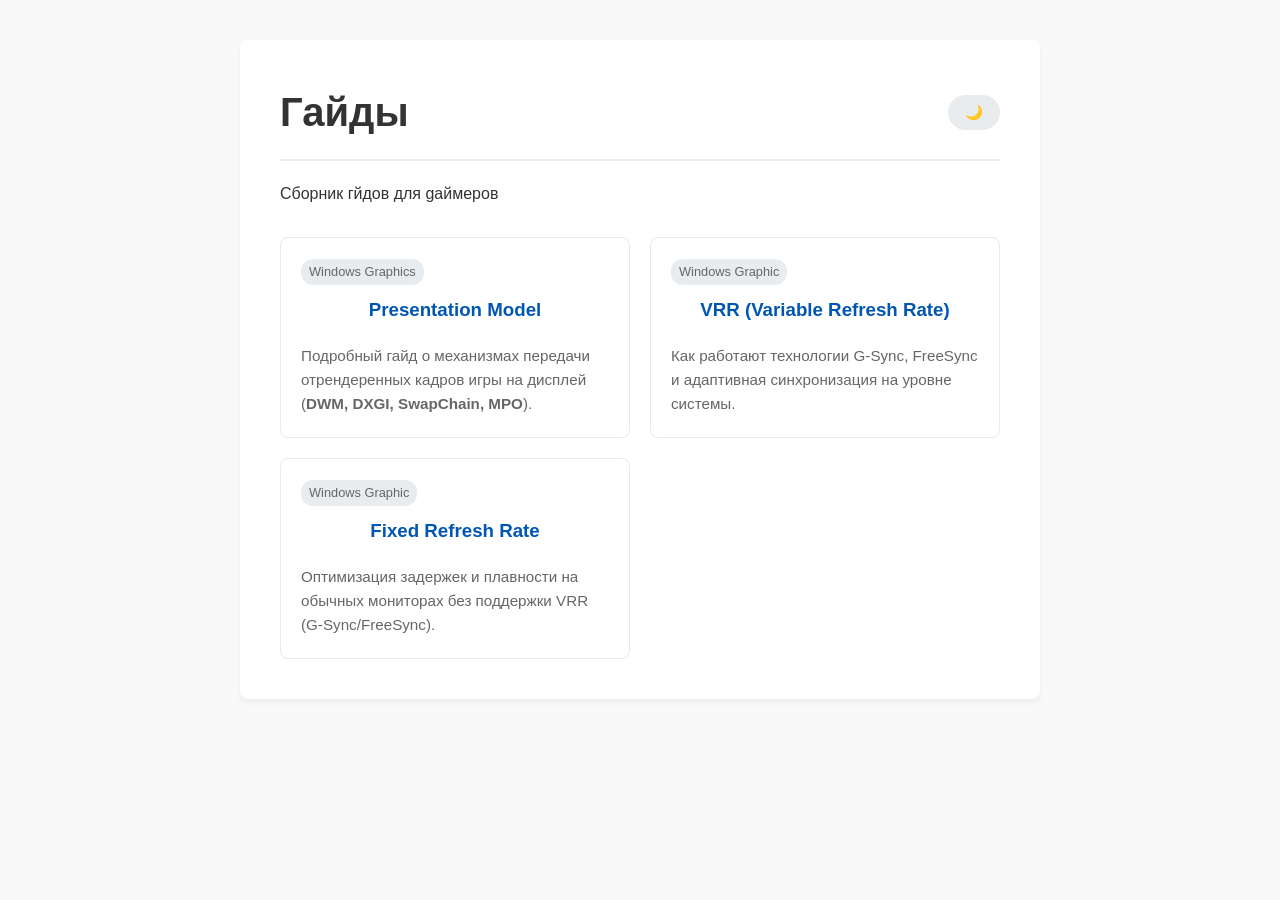
==== index.html @ b1fdb26f "+fixed hz display" ====
<!DOCTYPE html>
<html lang="ru">
<head>
    <meta charset="UTF-8">
    <meta name="viewport" content="width=device-width, initial-scale=1.0">
    <title>Andrilaz</title>
    <link rel="stylesheet" href="style.css">
</head>
<body>

<div class="container">
    <div class="header-top">
        <h1>Гайды</h1>
        <button id="theme-toggle" class="theme-btn">🌙</button>
    </div>
    
    <p>Сборник гйдов для gаймеров</p>

    <div class="articles-grid">
        <a href="presentation-model" class="article-card">
            <span class="tag">Windows Graphics</span>
            <h3>Presentation Model</h3>
            <p>Подробный гайд о механизмах передачи отрендеренных кадров игры на дисплей (<strong>DWM, DXGI, SwapChain, MPO</strong>).</p>
        </a>

        <a href="vrr" class="article-card">
            <span class="tag">Windows Graphic</span>
            <h3>VRR (Variable Refresh Rate)</h3>
            <p>Как работают технологии G-Sync, FreeSync и адаптивная синхронизация на уровне системы.</p>
        </a>
        <a href="fixed-refresh" class="article-card">
    <span class="tag">Windows Graphic</span>
    <h3>Fixed Refresh Rate</h3>
    <p>Оптимизация задержек и плавности на обычных мониторах без поддержки VRR (G-Sync/FreeSync).</p>
</a>
    </div>
</div>

<script src="script.js"></script>

</body>
</html>
---- style.css ----
/* ==========================================
   1. ЦВЕТОВЫЕ ПЕРЕМЕННЫЕ (Светлая и Темная темы)
   ========================================== */
:root {
    --bg-main: #f9f9f9;
    --bg-container: #ffffff;
    --text-main: #333333;
    --text-muted: #666666;
    --accent: #0056b3;
    --accent-hover: #004494;
    --accent-bg: #eef5ff;
    --border: #eaeaea;
    --note-bg: #fff3cd;
    --note-border: #ffc107;
    --tag-bg: #e9ecef;
    --image-placeholder: #e9ecef;
}

body.dark-theme {
    --bg-main: #121212;
    --bg-container: #1e1e1e;
    --text-main: #e0e0e0;
    --text-muted: #aaaaaa;
    --accent: #66b2ff;
    --accent-hover: #99ccff;
    --accent-bg: #0d233a;
    --border: #333333;
    --note-bg: #2d2604;
    --note-border: #b38600;
    --tag-bg: #333333;
    --image-placeholder: #2a2a2a;
}

/* ==========================================
   2. БАЗОВЫЕ НАСТРОЙКИ
   ========================================== */
html {
    scroll-behavior: smooth;
}

body {
    font-family: Arial, Helvetica, sans-serif;
    font-size: 16px;
    line-height: 1.6;
    color: var(--text-main);
    background-color: var(--bg-main);
    margin: 0;
    padding: 0;
    transition: background-color 0.3s, color 0.3s;
}

/* ==========================================
   3. ГЛАВНЫЕ МАКЕТЫ (СТРУКТУРА СТРАНИЦ)
   ========================================== */
/* Одноколоночный контейнер (для Главной страницы) */
.container {
    width: 100%;
    max-width: 800px;
    margin: 40px auto;
    background: var(--bg-container);
    padding: 40px;
    border-radius: 8px;
    box-shadow: 0 4px 6px rgba(0,0,0,0.05);
    transition: background-color 0.3s;
    box-sizing: border-box;
}

/* Двухколоночный макет (для Страниц со статьями) */
.page-layout {
    display: grid;
    /* МАГИЯ: 1. Меню (250px) | 2. Текст (до 850px) | 3. Невидимый противовес (250px) */
    grid-template-columns: 250px minmax(0, 850px) 250px;
    gap: 30px;
    max-width: 1500px;
    margin: 40px auto;
    padding: 0 20px;
    justify-content: center;
    align-items: start;
    box-sizing: border-box;
}

/* Основной текст внутри статьи */
.content {
    background: var(--bg-container);
    padding: 40px;
    border-radius: 8px;
    box-shadow: 0 4px 6px rgba(0,0,0,0.05);
    min-width: 0;
    transition: background-color 0.3s;
    box-sizing: border-box;
}

/* ==========================================
   4. БОКОВОЕ МЕНЮ И НАВИГАЦИЯ
   ========================================== */
.sidebar {
    width: 100%; /* Теперь ширину диктует сетка, а не сам блок */
    box-sizing: border-box; /* ЗАЩИТА ОТ НАЕЗЖАНИЯ: отступы идут внутрь */
    position: sticky;
    top: 40px;
    background: var(--bg-container);
    padding: 20px;
    border-radius: 8px;
    box-shadow: 0 4px 6px rgba(0,0,0,0.05);
    transition: background-color 0.3s;
}

.sidebar h3 {
    margin-top: 0;
    font-size: 1.2em;
    border-bottom: 2px solid var(--border);
    padding-bottom: 10px;
}

.toc-list {
    list-style: none;
    padding: 0;
    margin: 0;
}

.toc-list li {
    margin-bottom: 10px;
}

.toc-list a {
    text-decoration: none;
    color: var(--text-muted);
    transition: all 0.2s ease;
    font-size: 0.95em;
    display: block;
}

.toc-list a:hover {
    color: var(--accent);
}

/* Активный пункт меню при прокрутке */
.toc-list a.active {
    color: var(--accent);
    font-weight: bold;
    transform: translateX(8px);
}

.nav-link {
    display: inline-block;
    margin-bottom: 20px;
    color: var(--accent);
    text-decoration: none;
    font-weight: bold;
}

.nav-link:hover {
    text-decoration: underline;
}

/* ==========================================
   5. ТИПОГРАФИКА И БЛОКИ ТЕКСТА
   ========================================== */
.header-top {
    display: flex;
    justify-content: space-between;
    align-items: center;
    border-bottom: 2px solid var(--border);
    padding-bottom: 15px;
    margin-bottom: 20px;
}

.content p {
    text-align: justify;
    hyphens: none; /* PRO-совет: включает автоматический перенос слов */
}

h1 {
    font-size: 2.5em;
    margin: 0;
    color: var(--text-main);
    text-align: center;
}

h2{
    color: var(--text-main);
    margin-top: 1.5em;
    text-align: center;
}

h3 {
    color: var(--text-main);
    margin-top: 1.5em;
    text-align: center;
}

strong.term {
    color: var(--accent);
    background: var(--accent-bg);
    padding: 2px 4px;
    border-radius: 4px;
}

.note {
    background-color: var(--note-bg);
    border-left: 4px solid var(--note-border);
    padding: 15px;
    margin: 20px 0;
    border-radius: 4px;
}

/* Кнопка переключения темы */
.theme-btn {
    background: var(--tag-bg);
    border: 1px solid var(--border);
    color: var(--text-main);
    padding: 8px 16px;
    border-radius: 20px;
    cursor: pointer;
    font-size: 0.9em;
    font-weight: bold;
    transition: 0.2s;
}

.theme-btn:hover {
    background: var(--accent-bg);
    border-color: var(--accent);
}



/* ==========================================
   6. КАРТОЧКИ СТАТЕЙ (Главная страница)
   ========================================== */
.articles-grid {
    display: grid;
    grid-template-columns: repeat(auto-fill, minmax(300px, 1fr));
    gap: 20px;
    margin-top: 30px;
}

.article-card {
    background: var(--bg-container);
    border: 1px solid var(--border);
    border-radius: 8px;
    padding: 20px;
    transition: transform 0.2s, box-shadow 0.2s, border-color 0.2s;
    text-decoration: none;
    color: inherit;
    display: block;
}

.article-card:hover {
    transform: translateY(-5px);
    box-shadow: 0 8px 15px rgba(0,0,0,0.1);
    border-color: var(--accent);
}

.article-card h3 {
    margin-top: 0;
    color: var(--accent);
}

.article-card p {
    color: var(--text-muted);
    font-size: 0.95em;
    margin-bottom: 0;
}

.tag {
    display: inline-block;
    background: var(--tag-bg);
    padding: 3px 8px;
    border-radius: 12px;
    font-size: 0.8em;
    margin-bottom: 10px;
    color: var(--text-muted);
}

/* ==========================================
   7. КАРТИНКИ И ЭФФЕКТЫ
   ========================================== */
.image-placeholder {
    width: 100%;
    height: 300px;
    background-color: var(--image-placeholder);
    display: flex;
    align-items: center;
    justify-content: center;
    color: var(--text-muted);
    border: 2px dashed var(--border);
    border-radius: 8px;
    margin: 20px 0;
}

img {
    max-width: 100%;
    border-radius: 8px;
    margin: 20px 0;
}

/* Зум при наведении */
.content img, .container img {
    cursor: zoom-in;
    transition: transform 0.3s ease, box-shadow 0.3s ease;
}

.content img:hover, .container img:hover {
    transform: scale(1.02);
    box-shadow: 0 10px 20px rgba(0,0,0,0.15);
}

/* Модальное окно (полноэкранные картинки) */
.image-modal {
    display: none;
    position: fixed;
    z-index: 9999;
    padding-top: 50px;
    left: 0;
    top: 0;
    width: 100%;
    height: 100%;
    background-color: rgba(0, 0, 0, 0.85);
    backdrop-filter: blur(5px);
    cursor: zoom-out;
}

.modal-content {
    margin: auto;
    display: block;
    max-width: 90%;
    max-height: 85vh;
    border-radius: 8px;
    box-shadow: 0 0 30px rgba(0,0,0,0.5);
    cursor: default;
}

.close-modal {
    position: absolute;
    top: 20px;
    right: 40px;
    color: #f1f1f1;
    font-size: 40px;
    font-weight: bold;
    cursor: pointer;
    transition: 0.2s;
}

.close-modal:hover {
    color: #bbb;
}

/* ==========================================
   8. АДАПТИВНОСТЬ (Для мобильных устройств)
   ========================================== */
@media (max-width: 1150px) {
    .page-layout {
        /* Убираем правый противовес на средних экранах */
        grid-template-columns: 250px minmax(0, 1fr);
    }
}

@media (max-width: 800px) {
    .page-layout {
        /* Ставим меню и текст друг под другом на телефонах */
        grid-template-columns: 1fr;
    }
    .sidebar {
        width: 100%;
        position: static;
        box-sizing: border-box;
    }
}

/* --- Спец-оформление для сложных списков (с ромбами и стрелками) --- */
ul.custom-list {
    list-style-type: none; /* Убираем стандартные точки */
    padding-left: 20px;
}

ul.custom-list > li {
    position: relative;
    margin-bottom: 10px;
}

/* Ромбик для первого уровня */
ul.custom-list > li::before {
    content: "❖";
    position: absolute;
    left: -20px;
    color: var(--text-main);
    font-size: 1.1em;
}

/* Настройки для вложенного списка */
ul.custom-list ul {
    list-style-type: none;
    padding-left: 25px;
    margin-top: 5px;
}

ul.custom-list ul li {
    position: relative;
    margin-bottom: 8px;
}

/* Стрелочка для второго уровня */
ul.custom-list ul li::before {
    content: "➤";
    position: absolute;
    left: -22px;
    color: var(--text-main);
}

/* ==========================================
   9. ТАБЛИЦЫ
   ========================================== */
.custom-table {
    width: 100%;
    border-collapse: collapse;
    margin: 30px 0;
    font-size: 0.95em;
}

.custom-table th, .custom-table td {
    border: 1px solid var(--border);
    padding: 12px 15px;
    text-align: left;
    vertical-align: top; /* Прижимаем текст к верхнему краю ячейки */
}

.custom-table th {
    background-color: var(--tag-bg); /* Серый фон для шапки */
    font-weight: bold;
    text-align: center;
}

/* --- Цвета строк для СВЕТЛОЙ темы --- */
.row-green { background-color: #aed581; color: #222; }
.row-yellow { background-color: #ffd54f; color: #222; }
.row-red { background-color: #e57373; color: #222; }

/* Ссылки внутри цветных таблиц в светлой теме делаем темнее для читаемости */
.row-green a, .row-yellow a, .row-red a {
    color: #003366;
}

/* --- Цвета строк для ТЕМНОЙ темы --- */
body.dark-theme .row-green { background-color: rgba(139, 195, 74, 0.15); color: var(--text-main); }
body.dark-theme .row-yellow { background-color: rgba(255, 193, 7, 0.15); color: var(--text-main); }
body.dark-theme .row-red { background-color: rgba(244, 67, 54, 0.15); color: var(--text-main); }

body.dark-theme .row-green a, 
body.dark-theme .row-yellow a, 
body.dark-theme .row-red a {
    color: var(--accent); /* Возвращаем стандартный цвет ссылок в темной теме */
}

/* ==========================================
   10. ЦВЕТНЫЕ СПИСКИ СТАТУСОВ
   ========================================== */
.status-list {
    list-style-type: disc; /* Обычные круглые точки */
    padding-left: 25px;
    margin-top: 5px;
    margin-bottom: 20px;
}

/* Цвета для светлой темы (насыщенные) */
.status-green { color: #2e7d32; }
.status-yellow { color: #c48b00; }
.status-red { color: #c62828; }

/* Цвета для темной темы (более светлые и яркие для контраста) */
body.dark-theme .status-green { color: #81c784; }
body.dark-theme .status-yellow { color: #ffca28; }
body.dark-theme .status-red { color: #e57373; }
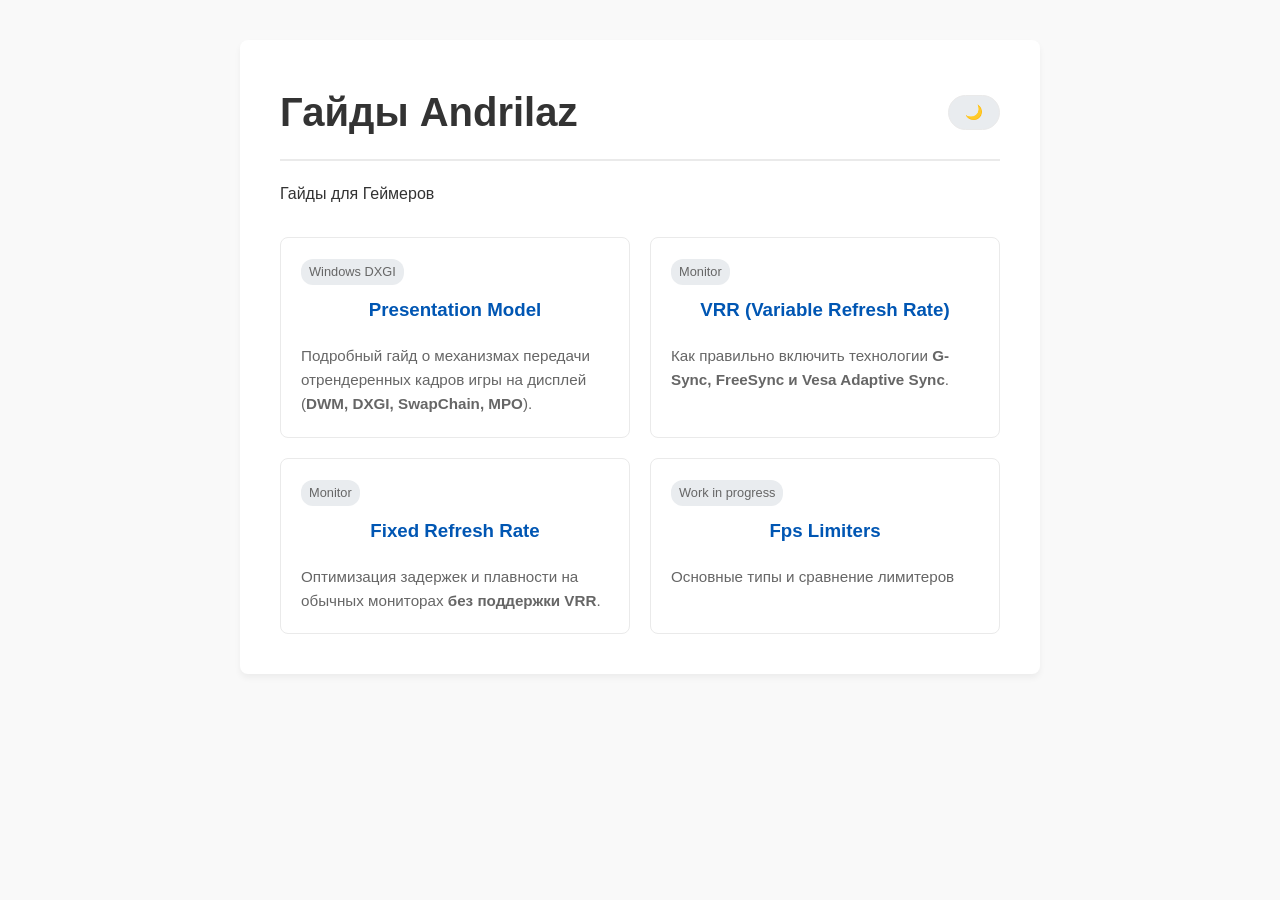
==== commit e9826e60: "0.5" ====
--- a/index.html
+++ b/index.html
@@ -10,28 +10,33 @@
 
 <div class="container">
     <div class="header-top">
-        <h1>Гайды</h1>
+        <h1>Гайды Andrilaz</h1>
         <button id="theme-toggle" class="theme-btn">🌙</button>
     </div>
     
-    <p>Сборник гйдов для gаймеров</p>
+    <p>Гайды для Геймеров</p>
 
     <div class="articles-grid">
-        <a href="presentation-model" class="article-card">
-            <span class="tag">Windows Graphics</span>
+        <a href="presentation-model.html" class="article-card">
+            <span class="tag">Windows DXGI</span>
             <h3>Presentation Model</h3>
             <p>Подробный гайд о механизмах передачи отрендеренных кадров игры на дисплей (<strong>DWM, DXGI, SwapChain, MPO</strong>).</p>
         </a>
+        <a href="vrr.html" class="article-card">
+            <span class="tag">Monitor</span>
+            <h3>VRR (Variable Refresh Rate)</h3>
+            <p>Как правильно включить технологии <strong>G-Sync, FreeSync и Vesa Adaptive Sync</strong>.</p>
+        </a>
+        <a href="fixed-refresh.html" class="article-card">
+    <span class="tag">Monitor</span>
+    <h3>Fixed Refresh Rate</h3>
+    <p>Оптимизация задержек и плавности на обычных мониторах <strong>без поддержки VRR</strong>.</p>
+</a>
 
-        <a href="vrr" class="article-card">
-            <span class="tag">Windows Graphic</span>
-            <h3>VRR (Variable Refresh Rate)</h3>
-            <p>Как работают технологии G-Sync, FreeSync и адаптивная синхронизация на уровне системы.</p>
-        </a>
-        <a href="fixed-refresh" class="article-card">
-    <span class="tag">Windows Graphic</span>
-    <h3>Fixed Refresh Rate</h3>
-    <p>Оптимизация задержек и плавности на обычных мониторах без поддержки VRR (G-Sync/FreeSync).</p>
+<a href="index.html" class="article-card">
+    <span class="tag">Work in progress</span>
+    <h3>Fps Limiters</h3>
+    <p>Основные типы и сравнение лимитеров </p>
 </a>
     </div>
 </div>
--- a/style.css
+++ b/style.css
@@ -222,6 +222,12 @@
     border-color: var(--accent);
 }
 
+hr.section-divider {
+    border: 0;
+    height: 1px;
+    background: var(--border); /* Используем цвет границ из темы */
+    margin: 40px 0; /* Делаем большие отступы: 40px сверху и снизу */
+}
 
 
 /* ==========================================
@@ -469,4 +475,32 @@
 /* Цвета для темной темы (более светлые и яркие для контраста) */
 body.dark-theme .status-green { color: #81c784; }
 body.dark-theme .status-yellow { color: #ffca28; }
-body.dark-theme .status-red { color: #e57373; }+body.dark-theme .status-red { color: #e57373; }
+
+/* ==========================================
+   12. ИНФОРМАЦИЯ ОБ АВТОРАХ
+   ========================================== */
+.article-meta {
+    color: var(--text-muted);
+    font-size: 0.9em;
+    margin-top: -10px;
+    margin-bottom: 30px;
+    padding-bottom: 15px;
+    border-bottom: 1px solid var(--border);
+    display: flex;
+    gap: 10px;
+    flex-wrap: wrap;
+}
+
+.meta-divider {
+    color: var(--border);
+}
+
+.article-meta a {
+    color: var(--accent);
+    text-decoration: none;
+}
+
+.article-meta a:hover {
+    text-decoration: underline;
+}
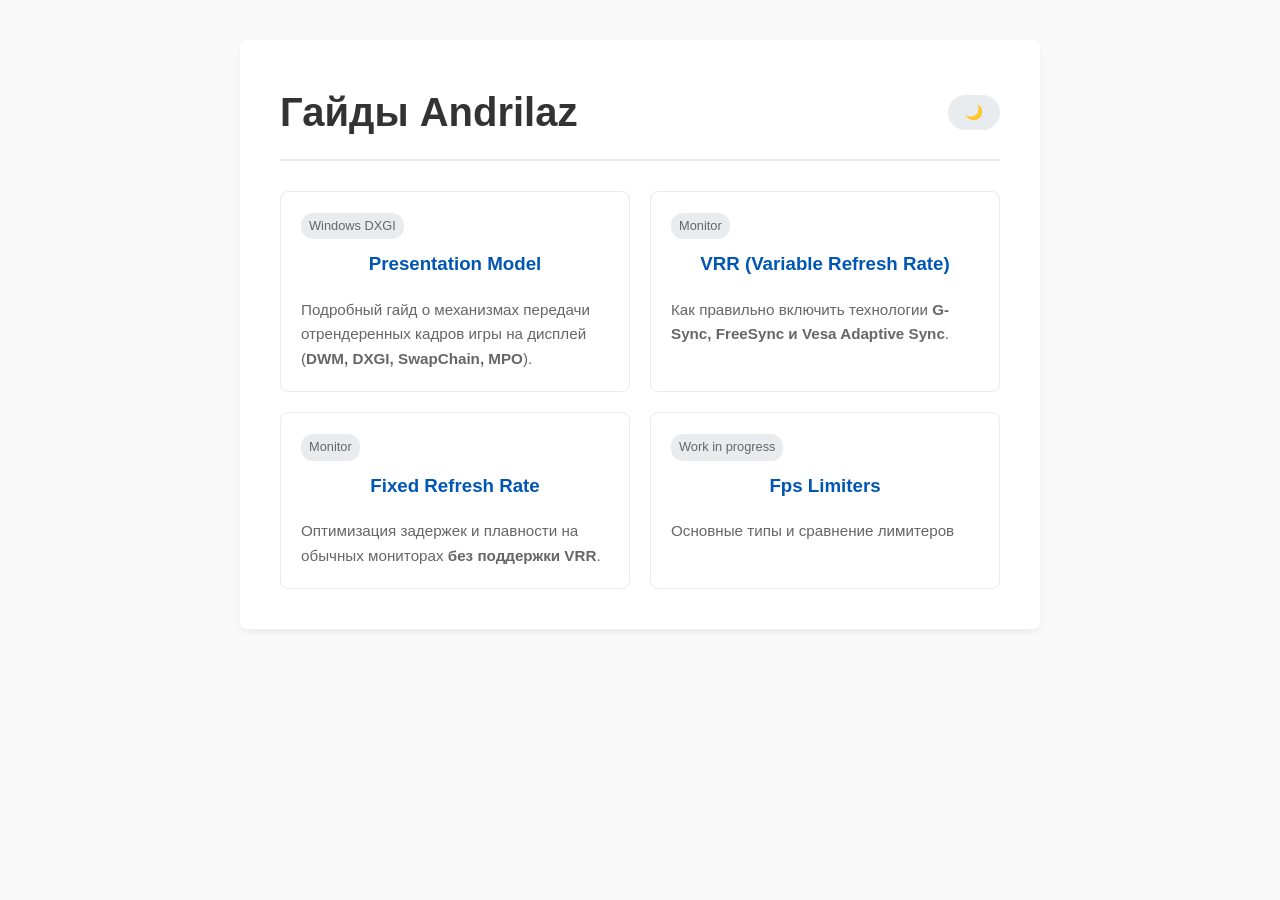
==== commit 557c9d36: "0.6" ====
--- a/index.html
+++ b/index.html
@@ -14,7 +14,7 @@
         <button id="theme-toggle" class="theme-btn">🌙</button>
     </div>
     
-    <p>Гайды для Геймеров</p>
+    <p></p>
 
     <div class="articles-grid">
         <a href="presentation-model.html" class="article-card">
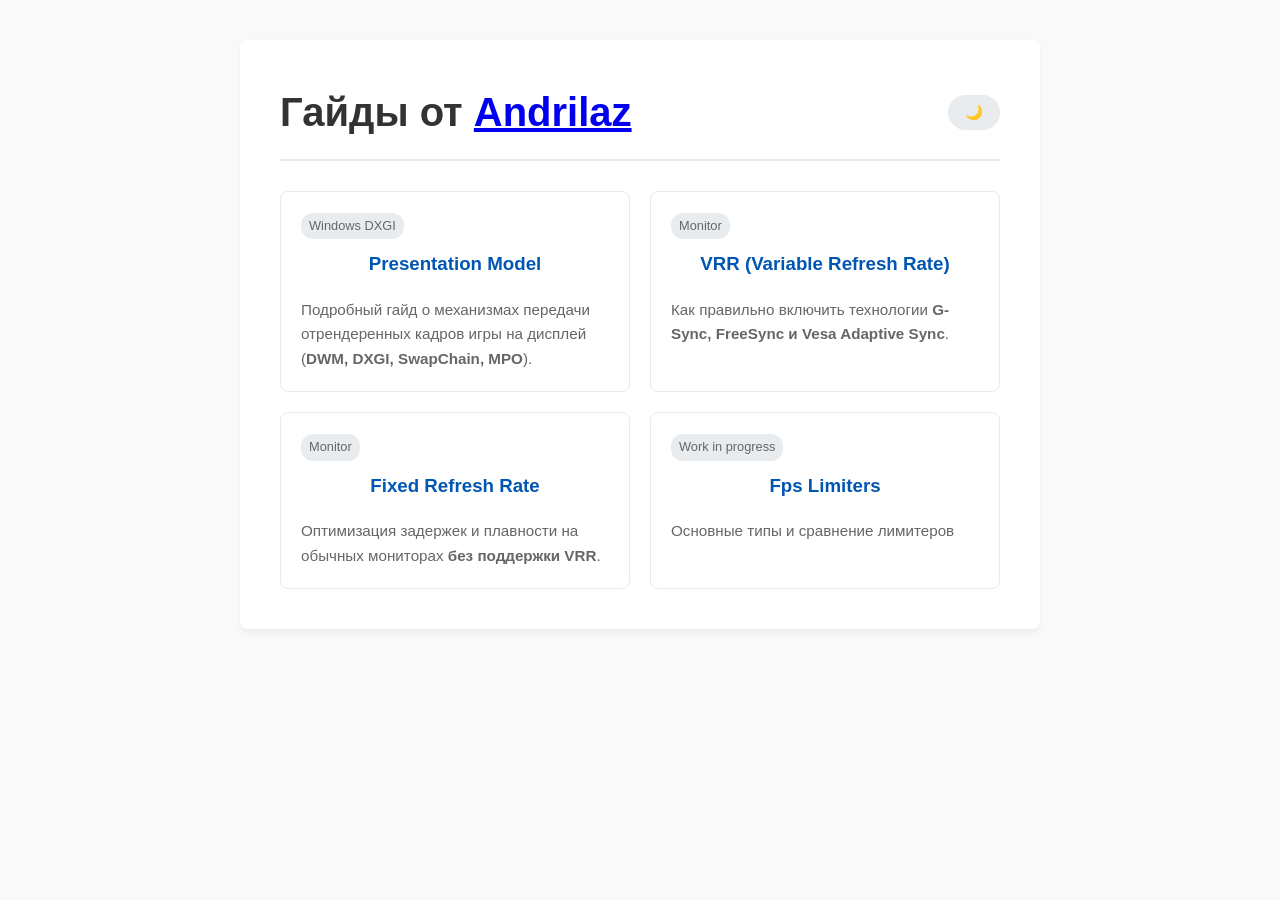
==== commit c94178ea: "0.7" ====
--- a/index.html
+++ b/index.html
@@ -3,31 +3,31 @@
 <head>
     <meta charset="UTF-8">
     <meta name="viewport" content="width=device-width, initial-scale=1.0">
-    <title>Andrilaz</title>
+    <title>Блог Andrilaz</title>
     <link rel="stylesheet" href="style.css">
 </head>
 <body>
 
 <div class="container">
     <div class="header-top">
-        <h1>Гайды Andrilaz</h1>
+        <h1>Гайды от <a href="https://t.me/Andrilazz"><strong>Andrilaz</strong></a> </h1>
         <button id="theme-toggle" class="theme-btn">🌙</button>
     </div>
     
     <p></p>
 
     <div class="articles-grid">
-        <a href="presentation-model.html" class="article-card">
+        <a href="presentation-model" class="article-card">
             <span class="tag">Windows DXGI</span>
             <h3>Presentation Model</h3>
             <p>Подробный гайд о механизмах передачи отрендеренных кадров игры на дисплей (<strong>DWM, DXGI, SwapChain, MPO</strong>).</p>
         </a>
-        <a href="vrr.html" class="article-card">
+        <a href="vrr" class="article-card">
             <span class="tag">Monitor</span>
             <h3>VRR (Variable Refresh Rate)</h3>
             <p>Как правильно включить технологии <strong>G-Sync, FreeSync и Vesa Adaptive Sync</strong>.</p>
         </a>
-        <a href="fixed-refresh.html" class="article-card">
+        <a href="fixed-refresh" class="article-card">
     <span class="tag">Monitor</span>
     <h3>Fixed Refresh Rate</h3>
     <p>Оптимизация задержек и плавности на обычных мониторах <strong>без поддержки VRR</strong>.</p>
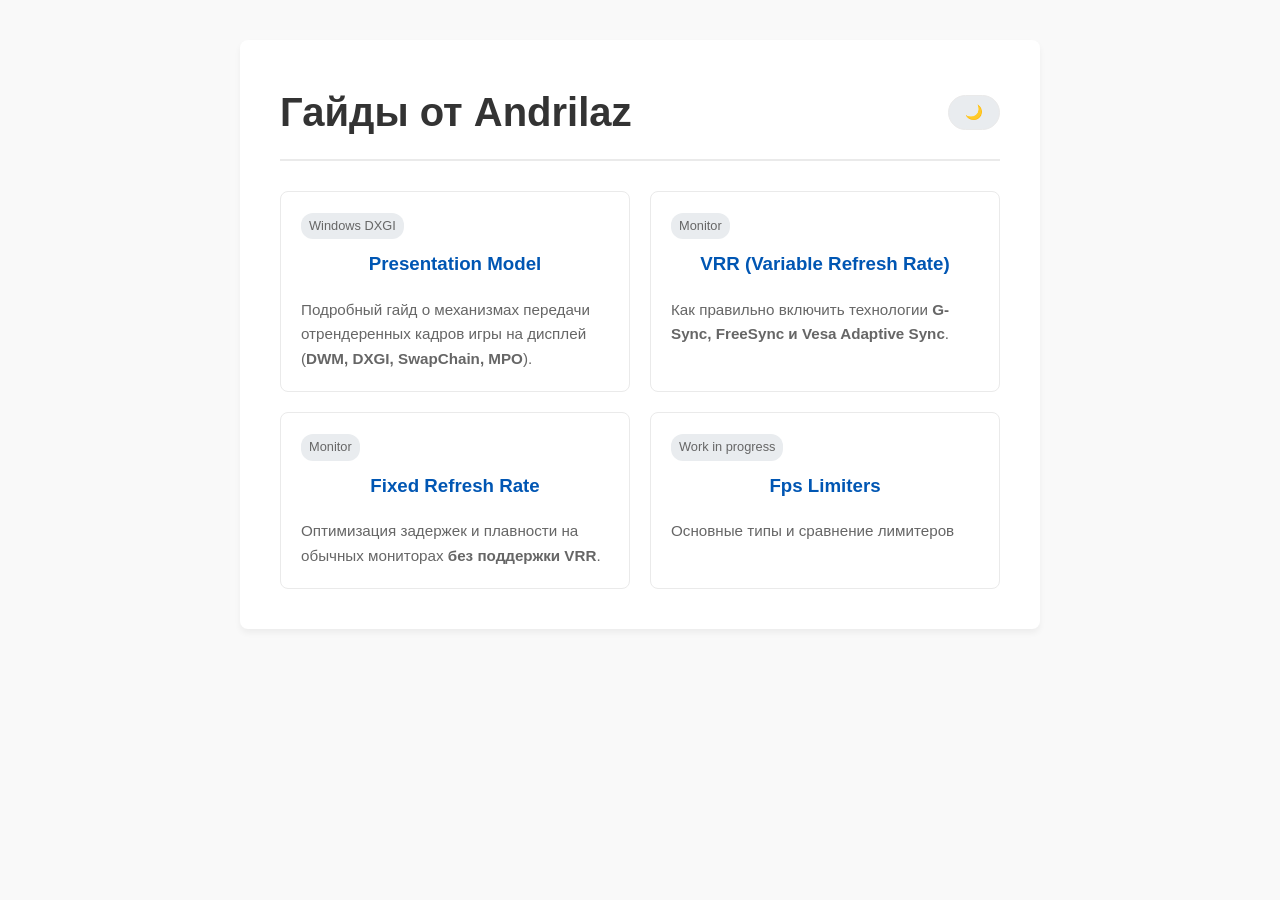
==== commit 8fa4374b: "0.8" ====
--- a/index.html
+++ b/index.html
@@ -10,7 +10,7 @@
 
 <div class="container">
     <div class="header-top">
-        <h1>Гайды от <a href="https://t.me/Andrilazz"><strong>Andrilaz</strong></a> </h1>
+        <h1>Гайды от Andrilaz</h1>
         <button id="theme-toggle" class="theme-btn">🌙</button>
     </div>
     
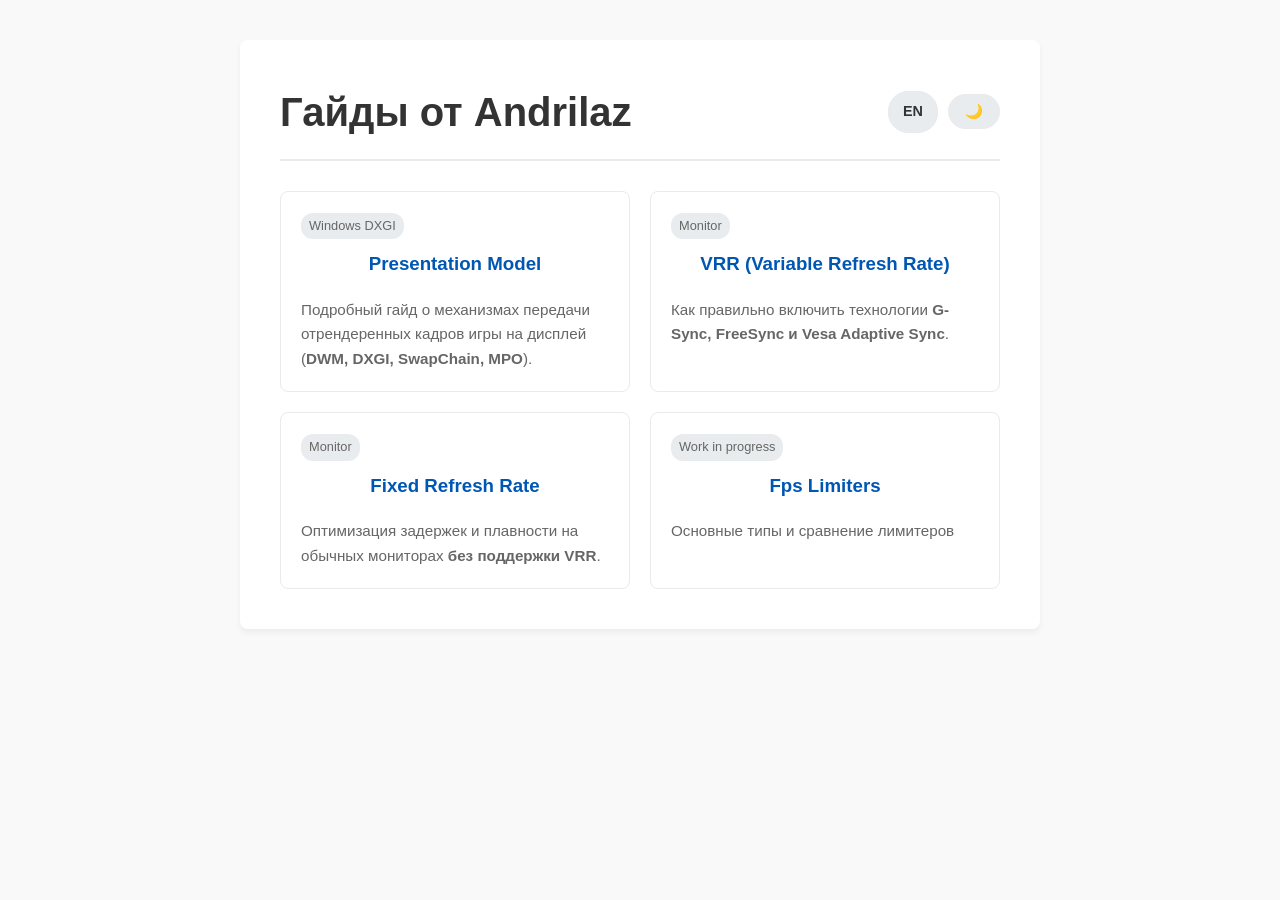
==== commit 6d427f40: "Improve guide navigation, media loading and English translations" ====
--- a/index.html
+++ b/index.html
@@ -5,13 +5,28 @@
     <meta name="viewport" content="width=device-width, initial-scale=1.0">
     <title>Блог Andrilaz</title>
     <link rel="stylesheet" href="style.css">
+    <meta name="description" content="Гайды Andrilaz: Presentation Model в Windows, VRR и настройка плавности и задержки в играх.">
+    <link rel="canonical" href="https://andrilaz.github.io/">
+    <meta property="og:type" content="website">
+    <meta property="og:site_name" content="Andrilaz">
+    <meta property="og:title" content="Блог Andrilaz">
+    <meta property="og:description" content="Гайды Andrilaz: Presentation Model в Windows, VRR и настройка плавности и задержки в играх.">
+    <meta property="og:url" content="https://andrilaz.github.io/">
+    <meta name="twitter:card" content="summary">
+    <meta name="twitter:title" content="Блог Andrilaz">
+    <meta name="twitter:description" content="Гайды Andrilaz: Presentation Model в Windows, VRR и настройка плавности и задержки в играх.">
+    <link rel="alternate" hreflang="ru" href="https://andrilaz.github.io/">
+    <link rel="alternate" hreflang="en" href="https://andrilaz.github.io/en/">
 </head>
 <body>
 
 <div class="container">
     <div class="header-top">
         <h1>Гайды от Andrilaz</h1>
-        <button id="theme-toggle" class="theme-btn">🌙</button>
+        <div class="header-controls">
+            <a href="en/index.html" class="lang-btn" lang="en" hreflang="en" aria-label="Читать эту страницу на английском">EN</a>
+            <button id="theme-toggle" class="theme-btn">🌙</button>
+        </div>
     </div>
     
     <p></p>
@@ -33,11 +48,11 @@
     <p>Оптимизация задержек и плавности на обычных мониторах <strong>без поддержки VRR</strong>.</p>
 </a>
 
-<a href="index.html" class="article-card">
+<div class="article-card article-card-pending">
     <span class="tag">Work in progress</span>
     <h3>Fps Limiters</h3>
     <p>Основные типы и сравнение лимитеров </p>
-</a>
+</div>
     </div>
 </div>
 
--- a/style.css
+++ b/style.css
@@ -302,6 +302,7 @@
 
 /* Зум при наведении */
 .content img, .container img {
+    height: auto;
     cursor: zoom-in;
     transition: transform 0.3s ease, box-shadow 0.3s ease;
 }
@@ -311,44 +312,119 @@
     box-shadow: 0 10px 20px rgba(0,0,0,0.15);
 }
 
-/* Модальное окно (полноэкранные картинки) */
+/* Модальное окно (полноэкранные картинки с зумом и центровкой) */
 .image-modal {
     display: none;
     position: fixed;
     z-index: 9999;
-    padding-top: 50px;
     left: 0;
     top: 0;
     width: 100%;
     height: 100%;
-    background-color: rgba(0, 0, 0, 0.85);
-    backdrop-filter: blur(5px);
-    cursor: zoom-out;
+    background-color: rgba(0, 0, 0, 0.9);
+    backdrop-filter: blur(8px);
+    -webkit-backdrop-filter: blur(8px);
+    align-items: center;
+    justify-content: center;
+    overflow: hidden;
+    user-select: none;
+    touch-action: none;
+    cursor: default;
 }
 
 .modal-content {
     margin: auto;
     display: block;
-    max-width: 90%;
+    max-width: 90vw;
     max-height: 85vh;
     border-radius: 8px;
-    box-shadow: 0 0 30px rgba(0,0,0,0.5);
-    cursor: default;
+    box-shadow: 0 10px 40px rgba(0, 0, 0, 0.8);
+    cursor: zoom-in;
+    transform-origin: center center;
+    transition: transform 0.15s ease-out;
+    will-change: transform;
+}
+
+.modal-content.dragging {
+    transition: none !important;
+    cursor: grabbing !important;
 }
 
 .close-modal {
     position: absolute;
-    top: 20px;
-    right: 40px;
+    top: 15px;
+    right: 25px;
     color: #f1f1f1;
-    font-size: 40px;
+    font-size: 38px;
     font-weight: bold;
     cursor: pointer;
     transition: 0.2s;
+    z-index: 10001;
+    line-height: 1;
+    width: 44px;
+    height: 44px;
+    display: flex;
+    align-items: center;
+    justify-content: center;
+    border-radius: 50%;
+    background: rgba(0, 0, 0, 0.4);
 }
 
 .close-modal:hover {
-    color: #bbb;
+    color: #fff;
+    background: rgba(255, 255, 255, 0.2);
+}
+
+/* Панель управления зумом (Плавающий тулбар) */
+.modal-toolbar {
+    position: absolute;
+    bottom: 25px;
+    left: 50%;
+    transform: translateX(-50%);
+    display: flex;
+    align-items: center;
+    gap: 8px;
+    background: rgba(20, 20, 20, 0.75);
+    border: 1px solid rgba(255, 255, 255, 0.2);
+    border-radius: 30px;
+    padding: 6px 14px;
+    backdrop-filter: blur(10px);
+    -webkit-backdrop-filter: blur(10px);
+    box-shadow: 0 4px 20px rgba(0, 0, 0, 0.5);
+    z-index: 10001;
+}
+
+.modal-btn {
+    background: transparent;
+    border: none;
+    color: #ffffff;
+    font-size: 18px;
+    font-weight: bold;
+    width: 32px;
+    height: 32px;
+    border-radius: 50%;
+    display: flex;
+    align-items: center;
+    justify-content: center;
+    cursor: pointer;
+    transition: background 0.2s, transform 0.1s;
+}
+
+.modal-btn:hover {
+    background: rgba(255, 255, 255, 0.2);
+}
+
+.modal-btn:active {
+    transform: scale(0.92);
+}
+
+.modal-zoom-val {
+    width: auto;
+    padding: 0 8px;
+    font-size: 13px;
+    font-family: inherit;
+    border-radius: 12px;
+    user-select: none;
 }
 
 /* ==========================================
@@ -503,4 +579,112 @@
 
 .article-meta a:hover {
     text-decoration: underline;
-}+}
+
+/* ==========================================
+   13. СТИЛЬ ДЛЯ ЦИТАТ (BLOCKQUOTE)
+   ========================================== */
+blockquote {
+    font-style: italic;
+    background-color: var(--accent-bg);
+    border-left: 3px solid var(--accent);
+    margin: 15px 0;
+    padding: 10px 15px;
+    border-radius: 0 4px 4px 0;
+    font-size: 0.95em;
+    color: var(--text-main);
+}
+
+/* Специфичный цвет фона для цитат в светлой теме, 
+   чтобы они не сливались, если accent-bg слишком блеклый */
+blockquote p {
+    margin: 0; /* Убираем лишние отступы у параграфов внутри цитаты */
+}
+
+.header-controls {
+    display: flex;
+    align-items: center;
+    gap: 10px;
+    flex-shrink: 0;
+}
+
+.lang-btn {
+    display: inline-flex;
+    align-items: center;
+    justify-content: center;
+    box-sizing: border-box;
+    background: var(--tag-bg);
+    border: 1px solid var(--border);
+    color: var(--text-main);
+    padding: 8px 14px;
+    border-radius: 20px;
+    text-decoration: none;
+    font-size: 0.9em;
+    font-weight: bold;
+    transition: 0.2s;
+}
+
+.lang-btn:hover {
+    background: var(--accent-bg);
+    border-color: var(--accent);
+    color: var(--accent);
+}
+/* Small-screen readability and keyboard navigation. */
+.translation-note,
+.content .translation-note {
+    margin: 24px 16px;
+    color: var(--text-muted);
+    font-size: 0.8rem;
+    line-height: 1.5;
+    text-align: center;
+}
+.section-link {
+    display: inline-block;
+    margin-left: 0.35em;
+    padding: 0 0.2em;
+    color: var(--text-muted);
+    font-weight: normal;
+    text-decoration: none;
+    font-size: 0.8em;
+}
+.section-link:hover { color: var(--accent); }
+.section-link-status:not(:empty) {
+    position: fixed;
+    bottom: 24px;
+    left: 50%;
+    transform: translateX(-50%);
+    padding: 10px 18px;
+    background: var(--bg-container);
+    color: var(--text-main);
+    border: 1px solid var(--border);
+    border-radius: 8px;
+    box-shadow: 0 4px 16px rgba(0,0,0,0.15);
+    z-index: 10002;
+    pointer-events: none;
+}
+.content video { display: block; max-width: 100%; height: auto; margin: 20px auto; border-radius: 8px; }
+a:focus-visible, button:focus-visible {
+    outline: 2px solid var(--accent);
+    outline-offset: 4px;
+}
+.content { overflow-wrap: break-word; }
+.content [id] { scroll-margin-top: 24px; }
+.article-card-pending:hover {
+    transform: none;
+    box-shadow: none;
+    border-color: var(--border);
+}
+@media (max-width: 600px) {
+    .page-layout { margin: 16px auto; padding: 0 12px; gap: 16px; }
+    .content { padding: 24px 18px; }
+    .container { width: calc(100% - 24px); margin: 16px auto; padding: 24px 18px; }
+    .articles-grid { grid-template-columns: minmax(0, 1fr); }
+    .header-top { gap: 12px; flex-wrap: wrap; }
+    .header-top h1 { font-size: 1.65rem; line-height: 1.25; }
+    .custom-table { display: block; overflow-x: auto; }
+    .theme-btn, .lang-btn { min-height: 44px; }
+}
+@media (prefers-reduced-motion: reduce) {
+    html { scroll-behavior: auto; }
+    *, *::before, *::after { transition: none !important; }
+}
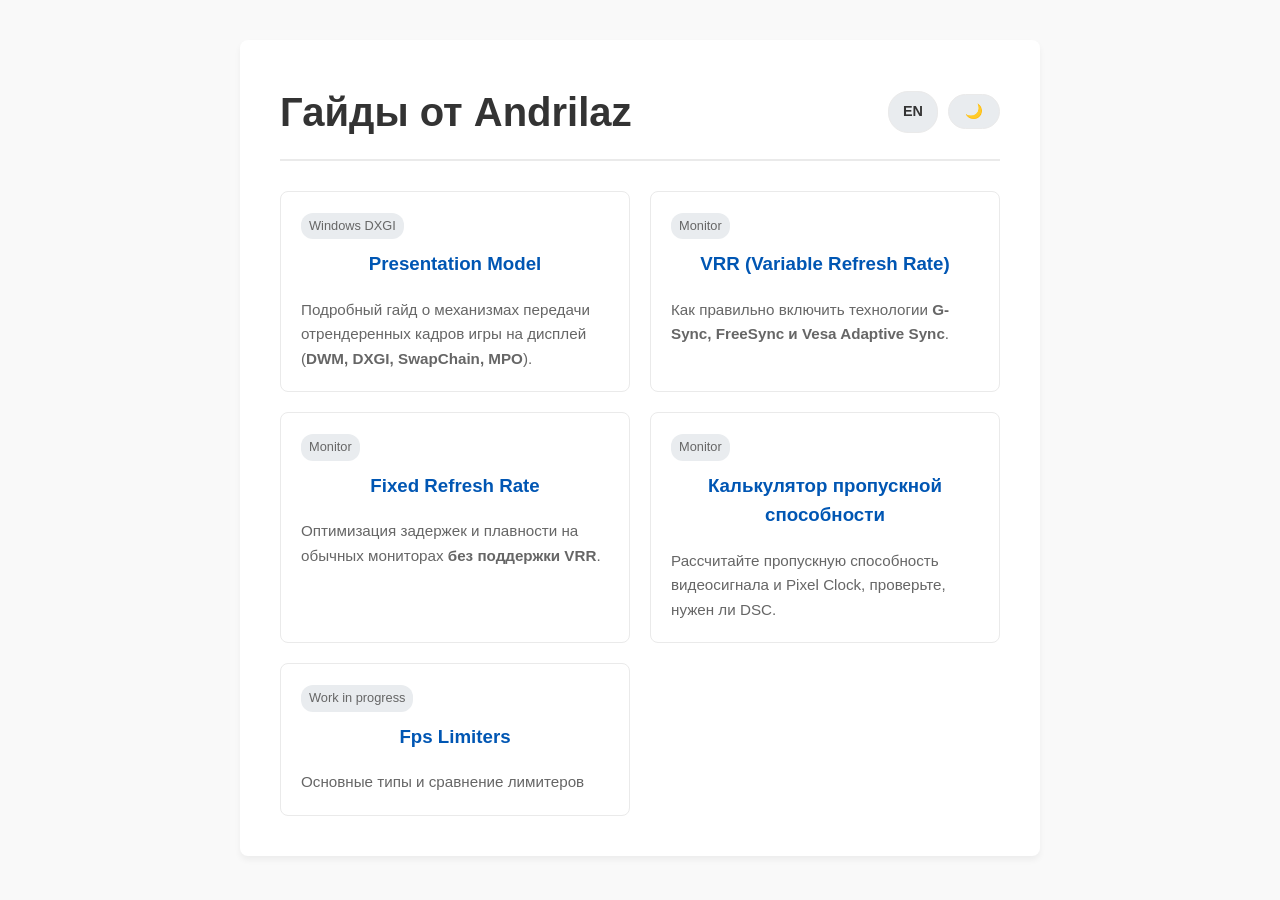
==== commit d0a508c6: "Link bandwidth calculator from both homepages" ====
--- a/index.html
+++ b/index.html
@@ -48,6 +48,12 @@
     <p>Оптимизация задержек и плавности на обычных мониторах <strong>без поддержки VRR</strong>.</p>
 </a>
 
+        <a href="dsc.html#calculator-title" class="article-card">
+            <span class="tag">Monitor</span>
+            <h3>Калькулятор пропускной способности</h3>
+            <p>Рассчитайте пропускную способность видеосигнала и Pixel Clock, проверьте, нужен ли DSC.</p>
+        </a>
+
 <div class="article-card article-card-pending">
     <span class="tag">Work in progress</span>
     <h3>Fps Limiters</h3>
